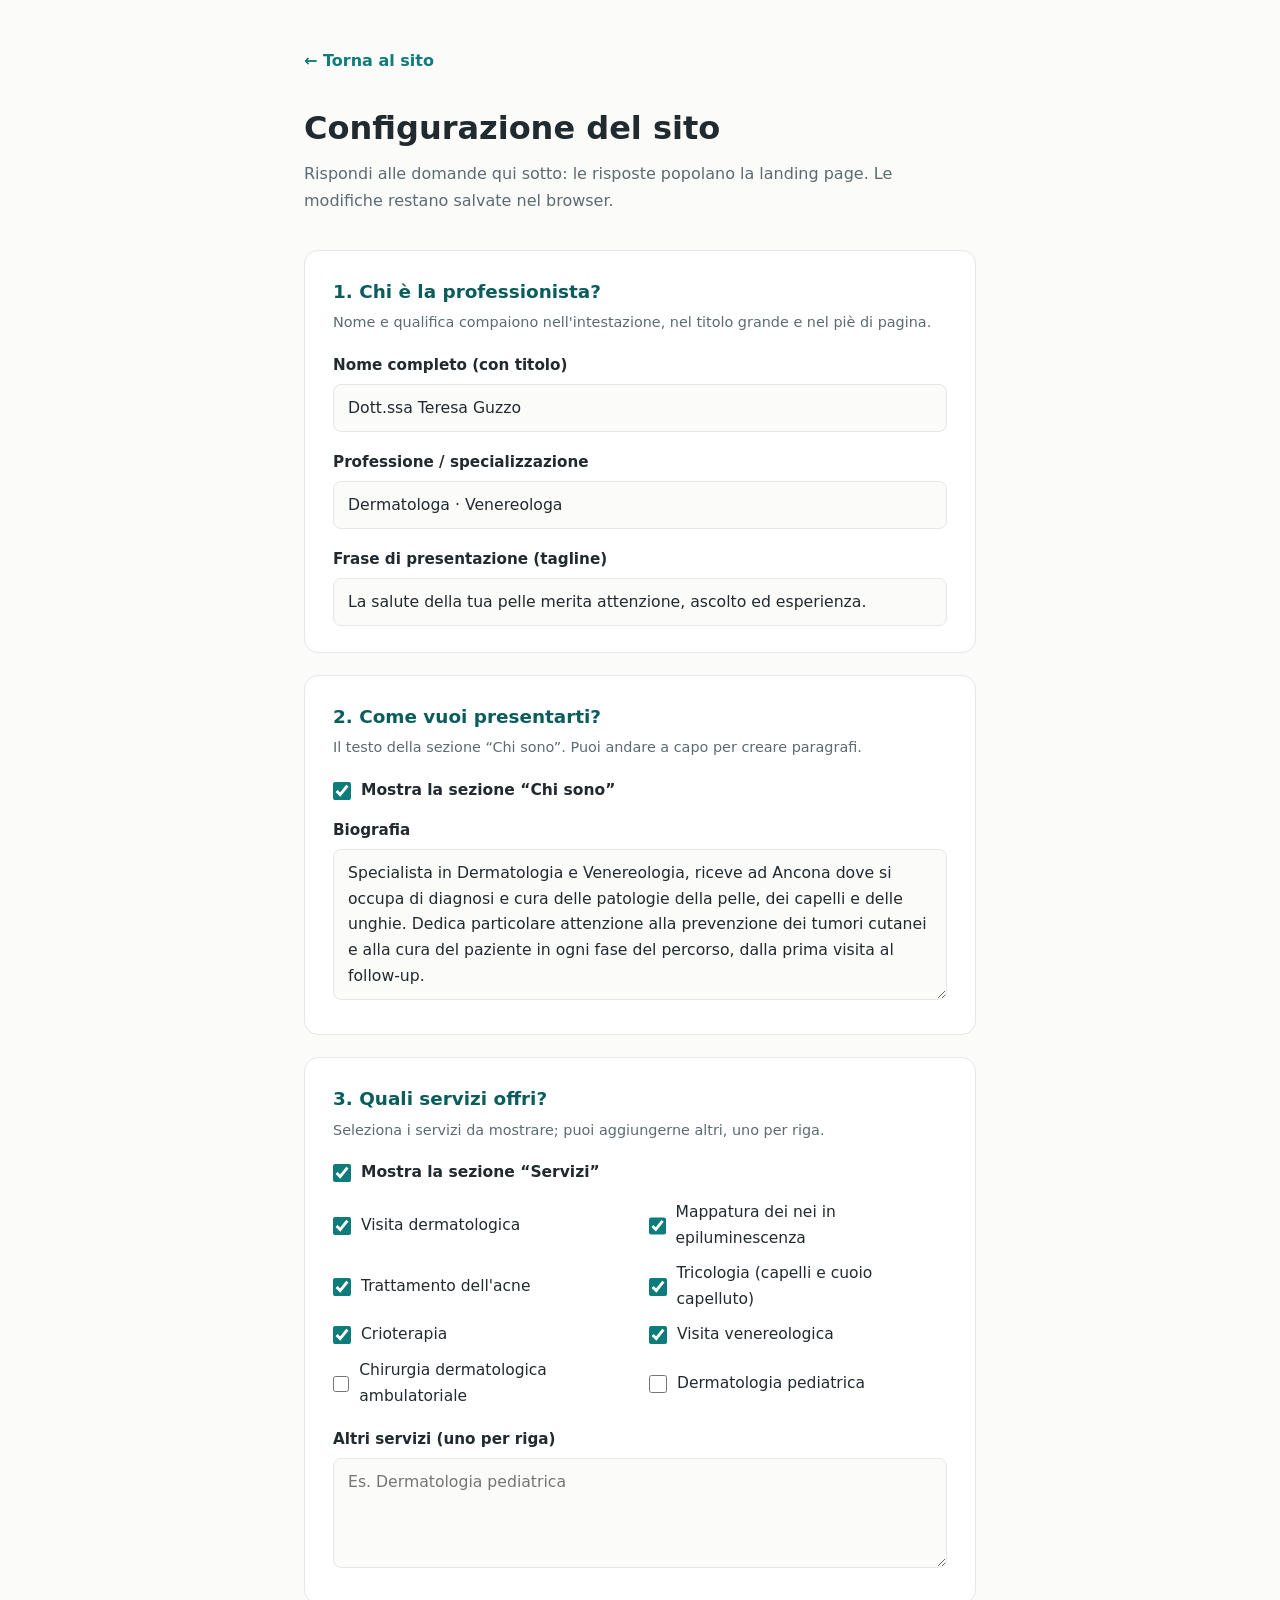
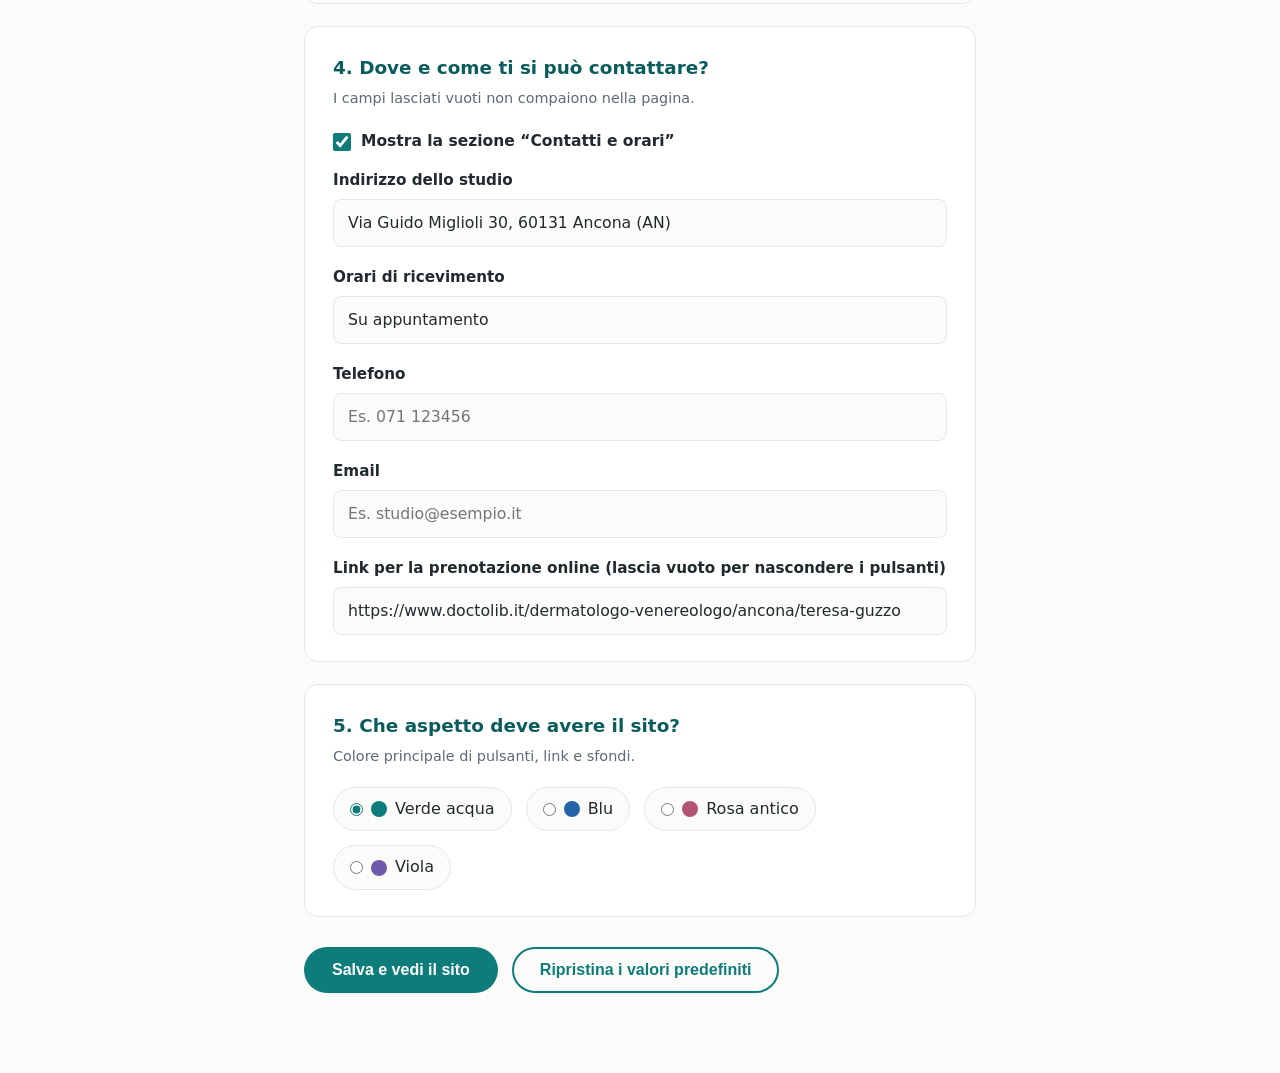
==== configurator.html @ b1984169 "Landing page statica per Dott.ssa Teresa Guzzo con configuratore Due pagine: index.html (landing) e " ====
<!DOCTYPE html>
<html lang="it">
<head>
  <meta charset="UTF-8">
  <meta name="viewport" content="width=device-width, initial-scale=1.0">
  <title>Configurazione del sito</title>
  <link rel="stylesheet" href="style.css">
</head>
<body data-theme="teal">

  <div class="config-page">
    <p class="config-topbar"><a href="index.html">← Torna al sito</a></p>
    <h1>Configurazione del sito</h1>
    <p class="config-intro">Rispondi alle domande qui sotto: le risposte popolano la landing page. Le modifiche restano salvate nel browser.</p>

    <form id="config-form">

      <div class="config-section">
        <h2>1. Chi è la professionista?</h2>
        <p class="hint">Nome e qualifica compaiono nell'intestazione, nel titolo grande e nel piè di pagina.</p>
        <div class="field">
          <label for="f-nome">Nome completo (con titolo)</label>
          <input type="text" id="f-nome" name="nome" required>
        </div>
        <div class="field">
          <label for="f-professione">Professione / specializzazione</label>
          <input type="text" id="f-professione" name="professione" required>
        </div>
        <div class="field">
          <label for="f-tagline">Frase di presentazione (tagline)</label>
          <input type="text" id="f-tagline" name="tagline">
        </div>
      </div>

      <div class="config-section">
        <h2>2. Come vuoi presentarti?</h2>
        <p class="hint">Il testo della sezione “Chi sono”. Puoi andare a capo per creare paragrafi.</p>
        <label class="switch-item">
          <input type="checkbox" id="f-mostra-bio" name="mostraBio">
          Mostra la sezione “Chi sono”
        </label>
        <div class="field">
          <label for="f-bio">Biografia</label>
          <textarea id="f-bio" name="bio" rows="5"></textarea>
        </div>
      </div>

      <div class="config-section">
        <h2>3. Quali servizi offri?</h2>
        <p class="hint">Seleziona i servizi da mostrare; puoi aggiungerne altri, uno per riga.</p>
        <label class="switch-item">
          <input type="checkbox" id="f-mostra-servizi" name="mostraServizi">
          Mostra la sezione “Servizi”
        </label>
        <div class="check-grid" id="servizi-grid">
          <!-- popolato da JS -->
        </div>
        <div class="field">
          <label for="f-servizi-extra">Altri servizi (uno per riga)</label>
          <textarea id="f-servizi-extra" rows="3" placeholder="Es. Dermatologia pediatrica"></textarea>
        </div>
      </div>

      <div class="config-section">
        <h2>4. Dove e come ti si può contattare?</h2>
        <p class="hint">I campi lasciati vuoti non compaiono nella pagina.</p>
        <label class="switch-item">
          <input type="checkbox" id="f-mostra-contatti" name="mostraContatti">
          Mostra la sezione “Contatti e orari”
        </label>
        <div class="field">
          <label for="f-indirizzo">Indirizzo dello studio</label>
          <input type="text" id="f-indirizzo" name="indirizzo">
        </div>
        <div class="field">
          <label for="f-orari">Orari di ricevimento</label>
          <input type="text" id="f-orari" name="orari" placeholder="Es. Lun–Ven 9:00–18:00, su appuntamento">
        </div>
        <div class="field">
          <label for="f-telefono">Telefono</label>
          <input type="tel" id="f-telefono" name="telefono" placeholder="Es. 071 123456">
        </div>
        <div class="field">
          <label for="f-email">Email</label>
          <input type="email" id="f-email" name="email" placeholder="Es. studio@esempio.it">
        </div>
        <div class="field">
          <label for="f-prenotazione">Link per la prenotazione online (lascia vuoto per nascondere i pulsanti)</label>
          <input type="url" id="f-prenotazione" name="linkPrenotazione" placeholder="https://...">
        </div>
      </div>

      <div class="config-section">
        <h2>5. Che aspetto deve avere il sito?</h2>
        <p class="hint">Colore principale di pulsanti, link e sfondi.</p>
        <div class="theme-options" id="theme-options">
          <label class="theme-option">
            <input type="radio" name="tema" value="teal">
            <span class="swatch" style="background:#0e7c7b"></span> Verde acqua
          </label>
          <label class="theme-option">
            <input type="radio" name="tema" value="blu">
            <span class="swatch" style="background:#2563a8"></span> Blu
          </label>
          <label class="theme-option">
            <input type="radio" name="tema" value="rosa">
            <span class="swatch" style="background:#b25471"></span> Rosa antico
          </label>
          <label class="theme-option">
            <input type="radio" name="tema" value="viola">
            <span class="swatch" style="background:#6d5aa8"></span> Viola
          </label>
        </div>
      </div>

      <div class="config-actions">
        <button type="submit" class="btn btn-primary">Salva e vedi il sito</button>
        <button type="button" class="btn btn-outline" id="btn-reset">Ripristina i valori predefiniti</button>
      </div>
      <p class="save-note hidden" id="save-note">Configurazione salvata ✔</p>
    </form>
  </div>

  <script src="config.js"></script>
  <script>
    const SERVIZI_PREDEFINITI = [
      "Visita dermatologica",
      "Mappatura dei nei in epiluminescenza",
      "Trattamento dell'acne",
      "Tricologia (capelli e cuoio capelluto)",
      "Crioterapia",
      "Visita venereologica",
      "Chirurgia dermatologica ambulatoriale",
      "Dermatologia pediatrica"
    ];

    const form = document.getElementById("config-form");
    const serviziGrid = document.getElementById("servizi-grid");

    // Crea le checkbox dei servizi predefiniti
    SERVIZI_PREDEFINITI.forEach((servizio, i) => {
      const label = document.createElement("label");
      label.className = "check-item";
      const input = document.createElement("input");
      input.type = "checkbox";
      input.name = "servizio";
      input.value = servizio;
      input.id = "servizio-" + i;
      label.append(input, document.createTextNode(" " + servizio));
      serviziGrid.appendChild(label);
    });

    // Riempie il form con la configurazione corrente
    function fillForm(config) {
      form.nome.value = config.nome;
      form.professione.value = config.professione;
      form.tagline.value = config.tagline;
      form.bio.value = config.bio;
      form.indirizzo.value = config.indirizzo;
      form.orari.value = config.orari;
      form.telefono.value = config.telefono;
      form.email.value = config.email;
      form.linkPrenotazione.value = config.linkPrenotazione;

      document.getElementById("f-mostra-bio").checked = config.mostraBio;
      document.getElementById("f-mostra-servizi").checked = config.mostraServizi;
      document.getElementById("f-mostra-contatti").checked = config.mostraContatti;

      const extra = [];
      document.querySelectorAll('input[name="servizio"]').forEach(cb => { cb.checked = false; });
      config.servizi.forEach(servizio => {
        const cb = [...document.querySelectorAll('input[name="servizio"]')]
          .find(c => c.value === servizio);
        if (cb) cb.checked = true;
        else extra.push(servizio);
      });
      document.getElementById("f-servizi-extra").value = extra.join("\n");

      const radio = form.querySelector('input[name="tema"][value="' + config.tema + '"]');
      (radio || form.querySelector('input[name="tema"]')).checked = true;
      document.body.dataset.theme = config.tema;
    }

    // Anteprima immediata del tema sul configuratore stesso
    document.getElementById("theme-options").addEventListener("change", e => {
      if (e.target.name === "tema") document.body.dataset.theme = e.target.value;
    });

    // Legge il form e costruisce l'oggetto configurazione
    function readForm() {
      const servizi = [...document.querySelectorAll('input[name="servizio"]:checked')]
        .map(cb => cb.value);
      document.getElementById("f-servizi-extra").value
        .split("\n")
        .map(r => r.trim())
        .filter(Boolean)
        .forEach(s => { if (!servizi.includes(s)) servizi.push(s); });

      return {
        nome: form.nome.value.trim(),
        professione: form.professione.value.trim(),
        tagline: form.tagline.value.trim(),
        bio: form.bio.value.trim(),
        servizi,
        indirizzo: form.indirizzo.value.trim(),
        orari: form.orari.value.trim(),
        telefono: form.telefono.value.trim(),
        email: form.email.value.trim(),
        linkPrenotazione: form.linkPrenotazione.value.trim(),
        tema: form.querySelector('input[name="tema"]:checked').value,
        mostraBio: document.getElementById("f-mostra-bio").checked,
        mostraServizi: document.getElementById("f-mostra-servizi").checked,
        mostraContatti: document.getElementById("f-mostra-contatti").checked
      };
    }

    form.addEventListener("submit", e => {
      e.preventDefault();
      saveConfig(readForm());
      document.getElementById("save-note").classList.remove("hidden");
      window.location.href = "index.html";
    });

    document.getElementById("btn-reset").addEventListener("click", () => {
      if (!confirm("Ripristinare i valori predefiniti? Le modifiche salvate andranno perse.")) return;
      resetConfig();
      fillForm(loadConfig());
      document.getElementById("save-note").classList.add("hidden");
    });

    fillForm(loadConfig());
  </script>
</body>
</html>
---- style.css ----
/* ============ Variabili e temi ============ */

:root {
  --bg: #fbfbf9;
  --surface: #ffffff;
  --text: #212a2e;
  --text-soft: #5b6b71;
  --border: #e4e8e6;
  --radius: 14px;
  --shadow: 0 10px 30px rgba(30, 50, 55, 0.08);
  --maxw: 1060px;
}

body[data-theme="teal"] {
  --accent: #0e7c7b;
  --accent-dark: #0a5d5c;
  --accent-soft: #e3f2f1;
}

body[data-theme="blu"] {
  --accent: #2563a8;
  --accent-dark: #1c4d84;
  --accent-soft: #e4eef8;
}

body[data-theme="rosa"] {
  --accent: #b25471;
  --accent-dark: #92405a;
  --accent-soft: #f8e9ee;
}

body[data-theme="viola"] {
  --accent: #6d5aa8;
  --accent-dark: #564689;
  --accent-soft: #edeaf7;
}

/* ============ Base ============ */

* {
  margin: 0;
  padding: 0;
  box-sizing: border-box;
}

html {
  scroll-behavior: smooth;
}

body {
  font-family: "Segoe UI", system-ui, -apple-system, sans-serif;
  background: var(--bg);
  color: var(--text);
  line-height: 1.65;
}

img {
  max-width: 100%;
}

a {
  color: var(--accent);
}

.container {
  max-width: var(--maxw);
  margin: 0 auto;
  padding: 0 24px;
}

.hidden {
  display: none !important;
}

/* ============ Bottoni ============ */

.btn {
  display: inline-block;
  padding: 12px 26px;
  border-radius: 999px;
  font-size: 1rem;
  font-weight: 600;
  text-decoration: none;
  border: 2px solid transparent;
  cursor: pointer;
  transition: background 0.2s, color 0.2s, border-color 0.2s;
}

.btn-primary {
  background: var(--accent);
  color: #fff;
}

.btn-primary:hover {
  background: var(--accent-dark);
}

.btn-outline {
  background: transparent;
  color: var(--accent);
  border-color: var(--accent);
}

.btn-outline:hover {
  background: var(--accent-soft);
}

/* ============ Header / nav ============ */

.site-header {
  position: sticky;
  top: 0;
  z-index: 10;
  background: rgba(255, 255, 255, 0.92);
  backdrop-filter: blur(8px);
  border-bottom: 1px solid var(--border);
}

.site-header .container {
  display: flex;
  align-items: center;
  justify-content: space-between;
  gap: 16px;
  height: 64px;
}

.brand {
  font-weight: 700;
  font-size: 1.05rem;
  color: var(--text);
  text-decoration: none;
  white-space: nowrap;
}

.brand span {
  color: var(--accent);
}

.site-nav {
  display: flex;
  align-items: center;
  gap: 22px;
}

.site-nav a {
  color: var(--text-soft);
  text-decoration: none;
  font-size: 0.95rem;
  font-weight: 500;
}

.site-nav a:hover {
  color: var(--accent);
}

.site-nav .btn {
  padding: 8px 18px;
  font-size: 0.9rem;
}

/* ============ Hero ============ */

.hero {
  background: linear-gradient(160deg, var(--accent-soft) 0%, var(--bg) 70%);
  padding: 80px 0 70px;
}

.hero .container {
  display: flex;
  align-items: center;
  gap: 48px;
}

.hero-text {
  flex: 1.4;
}

.kicker {
  display: inline-block;
  background: var(--accent-soft);
  color: var(--accent-dark);
  font-size: 0.85rem;
  font-weight: 700;
  letter-spacing: 0.06em;
  text-transform: uppercase;
  padding: 6px 14px;
  border-radius: 999px;
  margin-bottom: 18px;
}

.hero h1 {
  font-size: clamp(2.1rem, 4.5vw, 3.1rem);
  line-height: 1.15;
  margin-bottom: 16px;
}

.hero .tagline {
  font-size: 1.15rem;
  color: var(--text-soft);
  margin-bottom: 30px;
  max-width: 32em;
}

.hero-actions {
  display: flex;
  gap: 14px;
  flex-wrap: wrap;
}

.hero-figure {
  flex: 1;
  display: flex;
  justify-content: center;
}

.avatar {
  width: 220px;
  height: 220px;
  border-radius: 50%;
  background: var(--accent);
  color: #fff;
  display: flex;
  align-items: center;
  justify-content: center;
  font-size: 4rem;
  font-weight: 700;
  letter-spacing: 0.02em;
  box-shadow: var(--shadow);
}

/* ============ Sezioni ============ */

.section {
  padding: 70px 0;
}

.section-alt {
  background: var(--surface);
  border-top: 1px solid var(--border);
  border-bottom: 1px solid var(--border);
}

.section h2 {
  font-size: 1.8rem;
  margin-bottom: 8px;
}

.section .section-sub {
  color: var(--text-soft);
  margin-bottom: 36px;
}

.bio-text {
  font-size: 1.08rem;
  max-width: 46em;
  white-space: pre-line;
}

/* ============ Servizi ============ */

.services-grid {
  display: grid;
  grid-template-columns: repeat(auto-fill, minmax(250px, 1fr));
  gap: 20px;
}

.service-card {
  background: var(--surface);
  border: 1px solid var(--border);
  border-radius: var(--radius);
  padding: 22px 24px;
  display: flex;
  align-items: flex-start;
  gap: 14px;
  box-shadow: 0 3px 12px rgba(30, 50, 55, 0.04);
}

.section-alt .service-card {
  background: var(--bg);
}

.service-card .dot {
  flex-shrink: 0;
  width: 12px;
  height: 12px;
  margin-top: 8px;
  border-radius: 50%;
  background: var(--accent);
}

.service-card p {
  font-weight: 600;
}

/* ============ Contatti ============ */

.contact-grid {
  display: grid;
  grid-template-columns: repeat(auto-fit, minmax(230px, 1fr));
  gap: 20px;
  margin-bottom: 36px;
}

.contact-card {
  background: var(--surface);
  border: 1px solid var(--border);
  border-radius: var(--radius);
  padding: 22px 24px;
}

.contact-card h3 {
  font-size: 0.85rem;
  text-transform: uppercase;
  letter-spacing: 0.06em;
  color: var(--accent-dark);
  margin-bottom: 8px;
}

.contact-card p,
.contact-card a {
  font-size: 1.02rem;
  word-break: break-word;
}

.contact-cta {
  text-align: center;
}

/* ============ Footer ============ */

.site-footer {
  border-top: 1px solid var(--border);
  padding: 28px 0;
  background: var(--surface);
}

.site-footer .container {
  display: flex;
  justify-content: space-between;
  align-items: center;
  gap: 16px;
  flex-wrap: wrap;
  font-size: 0.9rem;
  color: var(--text-soft);
}

.site-footer a {
  color: var(--text-soft);
}

.site-footer a:hover {
  color: var(--accent);
}

/* ============ Configuratore ============ */

.config-page {
  max-width: 720px;
  margin: 0 auto;
  padding: 48px 24px 80px;
}

.config-page > h1 {
  font-size: 2rem;
  margin-bottom: 6px;
}

.config-page > .config-intro {
  color: var(--text-soft);
  margin-bottom: 36px;
}

.config-section {
  background: var(--surface);
  border: 1px solid var(--border);
  border-radius: var(--radius);
  padding: 26px 28px;
  margin-bottom: 22px;
}

.config-section h2 {
  font-size: 1.15rem;
  margin-bottom: 4px;
  color: var(--accent-dark);
}

.config-section .hint {
  font-size: 0.9rem;
  color: var(--text-soft);
  margin-bottom: 18px;
}

.field {
  margin-bottom: 18px;
}

.field:last-child {
  margin-bottom: 0;
}

.field > label {
  display: block;
  font-weight: 600;
  font-size: 0.95rem;
  margin-bottom: 6px;
}

.field input[type="text"],
.field input[type="tel"],
.field input[type="email"],
.field input[type="url"],
.field textarea {
  width: 100%;
  padding: 10px 14px;
  font: inherit;
  font-size: 0.98rem;
  border: 1px solid var(--border);
  border-radius: 8px;
  background: var(--bg);
  color: var(--text);
}

.field input:focus,
.field textarea:focus {
  outline: 2px solid var(--accent);
  outline-offset: 1px;
  border-color: transparent;
}

.field textarea {
  resize: vertical;
  min-height: 110px;
}

.check-grid {
  display: grid;
  grid-template-columns: repeat(auto-fill, minmax(240px, 1fr));
  gap: 10px 18px;
  margin-bottom: 18px;
}

.check-item,
.switch-item {
  display: flex;
  align-items: center;
  gap: 10px;
  font-size: 0.97rem;
  cursor: pointer;
}

.check-item input,
.switch-item input {
  width: 18px;
  height: 18px;
  accent-color: var(--accent);
  cursor: pointer;
}

.switch-item {
  font-weight: 600;
  margin-bottom: 14px;
}

.theme-options {
  display: flex;
  gap: 14px;
  flex-wrap: wrap;
}

.theme-option {
  display: flex;
  align-items: center;
  gap: 8px;
  border: 1px solid var(--border);
  border-radius: 999px;
  padding: 8px 16px;
  cursor: pointer;
  background: var(--bg);
}

.theme-option input {
  accent-color: var(--accent);
}

.theme-option .swatch {
  width: 16px;
  height: 16px;
  border-radius: 50%;
}

.config-actions {
  display: flex;
  gap: 14px;
  flex-wrap: wrap;
  margin-top: 30px;
}

.config-topbar {
  margin-bottom: 28px;
}

.config-topbar a {
  text-decoration: none;
  font-weight: 600;
}

.save-note {
  margin-top: 14px;
  font-size: 0.92rem;
  color: var(--accent-dark);
}

/* ============ Responsive ============ */

@media (max-width: 760px) {
  .hero .container {
    flex-direction: column-reverse;
    text-align: center;
  }

  .hero-actions {
    justify-content: center;
  }

  .avatar {
    width: 160px;
    height: 160px;
    font-size: 3rem;
  }

  .site-nav a:not(.btn) {
    display: none;
  }
}
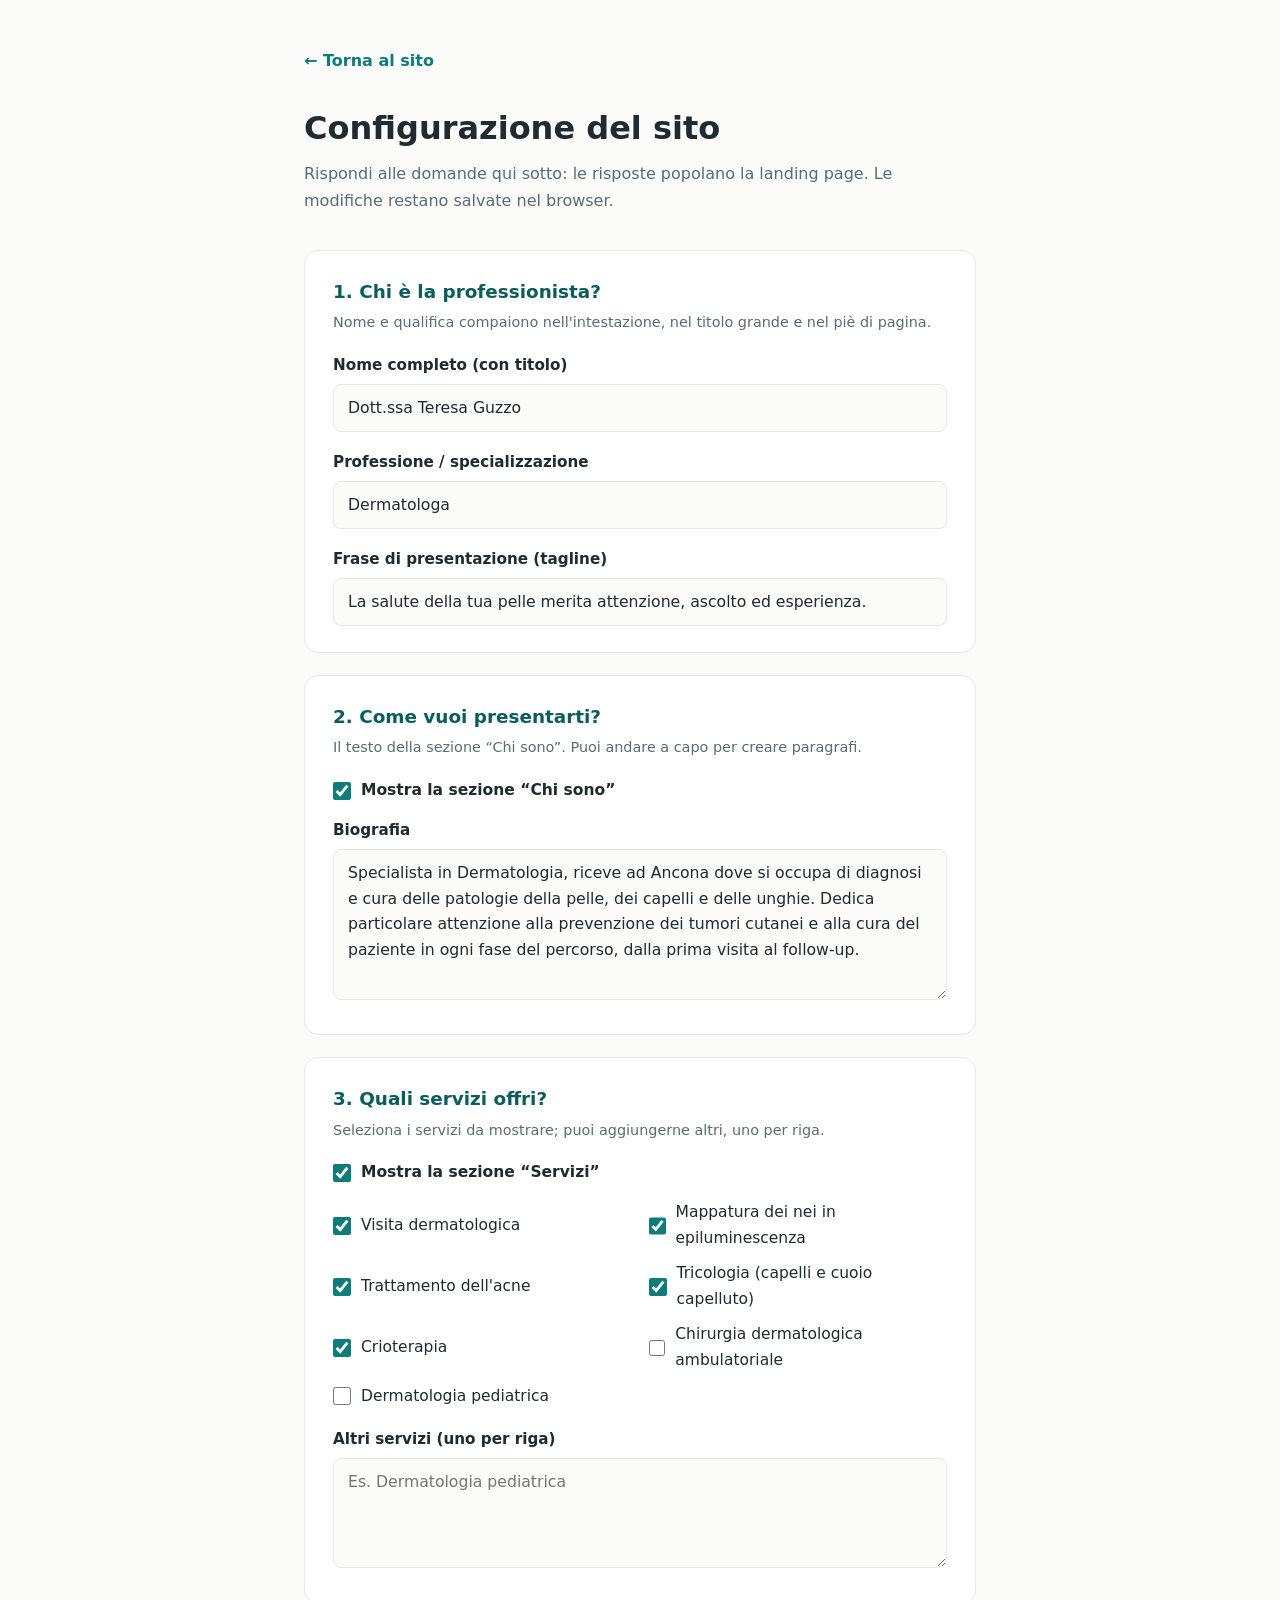
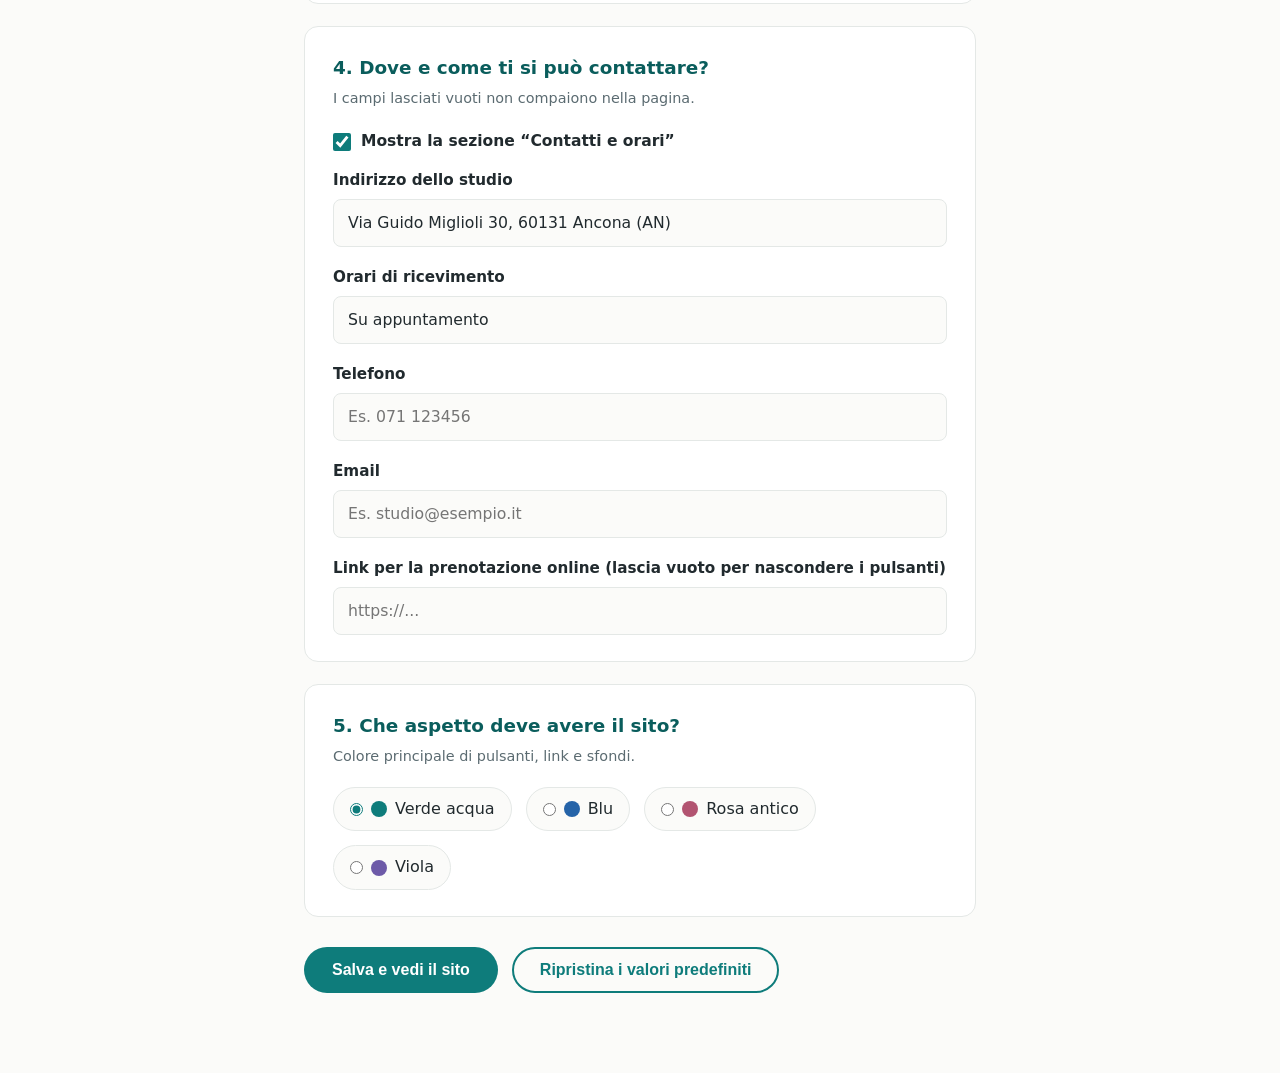
==== commit 6bf65cb5: "Rimuove riferimenti a Doctolib e venereologia, aggiunge versioning config - professione/bio/meta/kic" ====
--- a/configurator.html
+++ b/configurator.html
@@ -123,16 +123,13 @@
 
   <script src="config.js"></script>
   <script>
-    const SERVIZI_PREDEFINITI = [
-      "Visita dermatologica",
-      "Mappatura dei nei in epiluminescenza",
-      "Trattamento dell'acne",
-      "Tricologia (capelli e cuoio capelluto)",
-      "Crioterapia",
-      "Visita venereologica",
+    // Derivata dai servizi predefiniti del sito, più opzioni aggiuntive:
+    // un'unica lista da mantenere (in config.js).
+    const SERVIZI_PREDEFINITI = [...new Set([
+      ...DEFAULT_CONFIG.servizi,
       "Chirurgia dermatologica ambulatoriale",
       "Dermatologia pediatrica"
-    ];
+    ])];
 
     const form = document.getElementById("config-form");
     const serviziGrid = document.getElementById("servizi-grid");
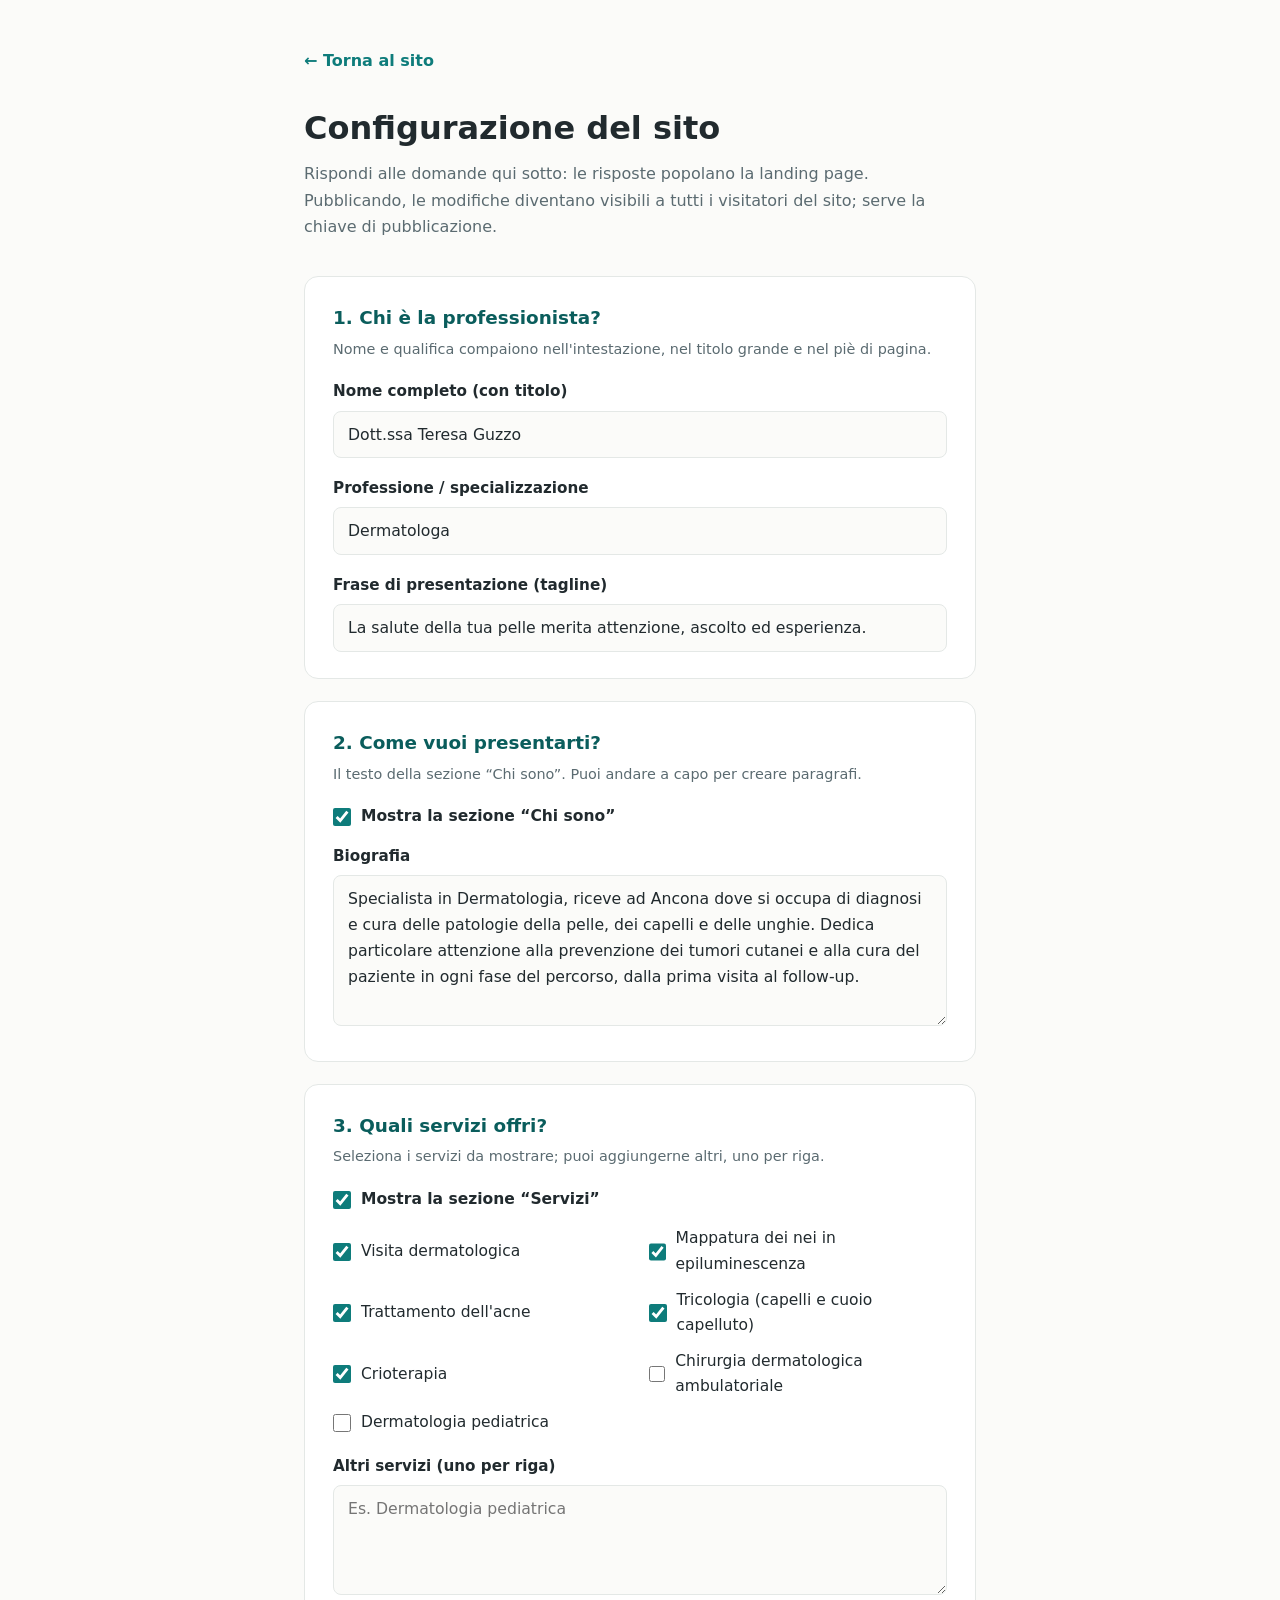
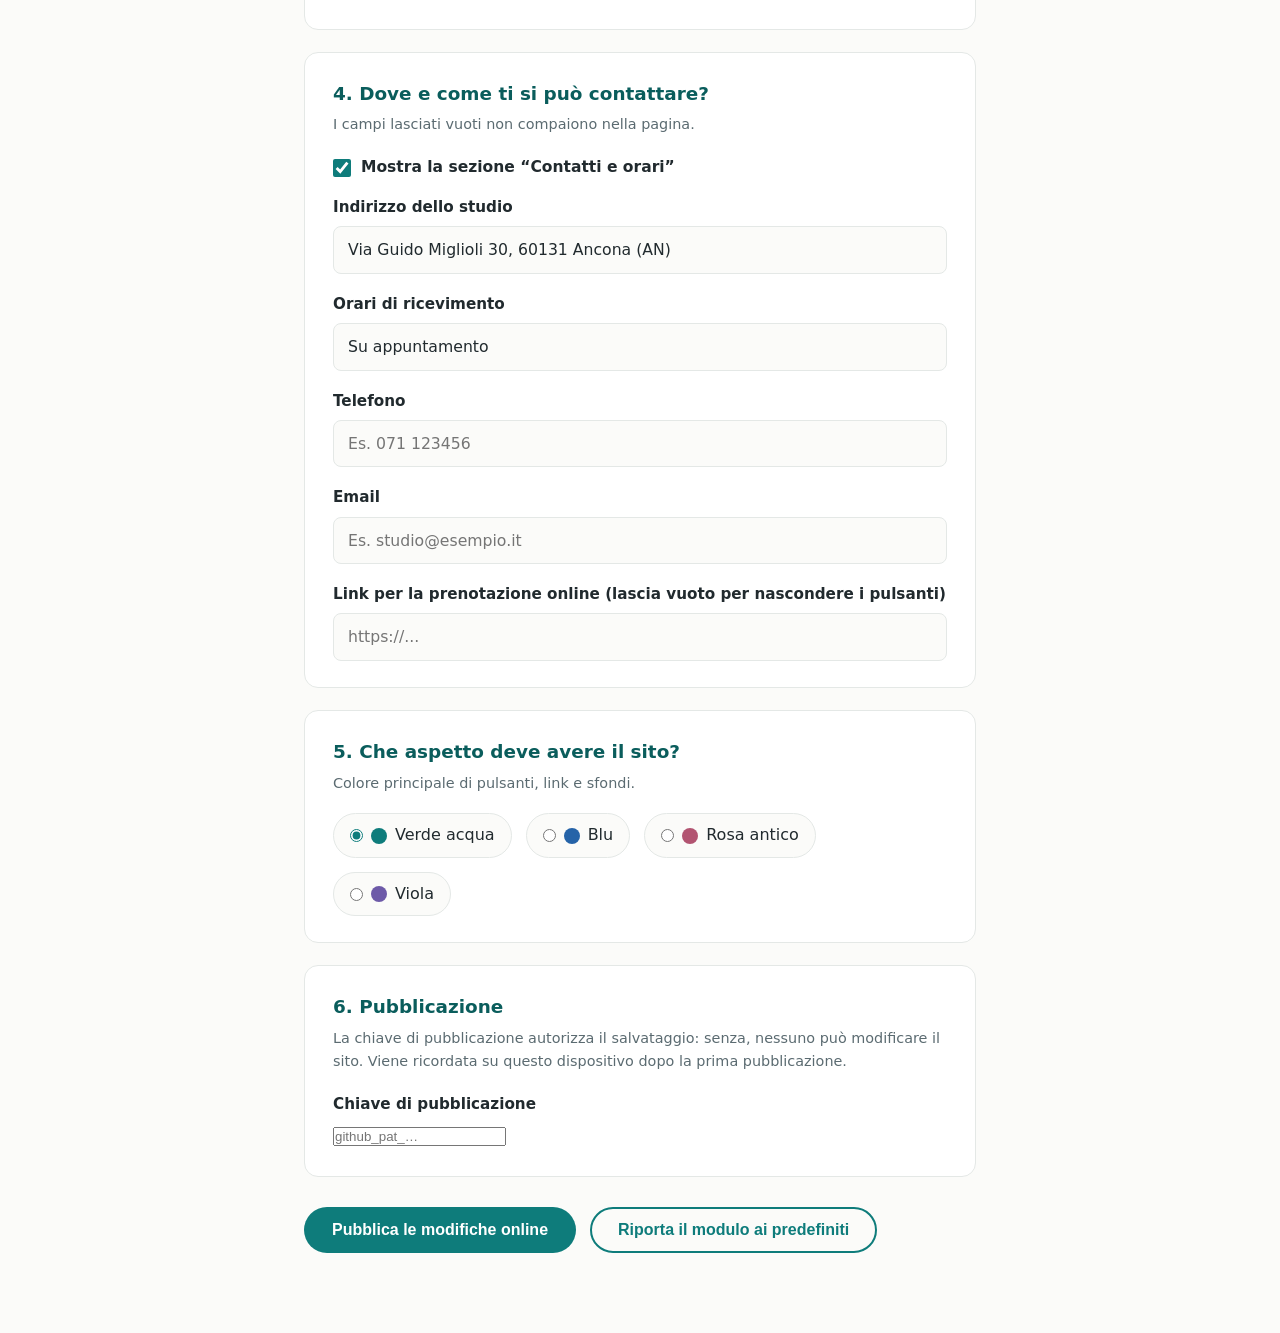
==== commit dec857a8: "Config condivisa via site-config.json committato dal configuratore La configurazione non vive più ne" ====
--- a/configurator.html
+++ b/configurator.html
@@ -3,6 +3,7 @@
 <head>
   <meta charset="UTF-8">
   <meta name="viewport" content="width=device-width, initial-scale=1.0">
+  <meta name="robots" content="noindex, nofollow">
   <title>Configurazione del sito</title>
   <link rel="stylesheet" href="style.css">
 </head>
@@ -11,7 +12,7 @@
   <div class="config-page">
     <p class="config-topbar"><a href="index.html">← Torna al sito</a></p>
     <h1>Configurazione del sito</h1>
-    <p class="config-intro">Rispondi alle domande qui sotto: le risposte popolano la landing page. Le modifiche restano salvate nel browser.</p>
+    <p class="config-intro">Rispondi alle domande qui sotto: le risposte popolano la landing page. Pubblicando, le modifiche diventano visibili a tutti i visitatori del sito; serve la chiave di pubblicazione.</p>
 
     <form id="config-form">
 
@@ -113,11 +114,20 @@
         </div>
       </div>
 
+      <div class="config-section">
+        <h2>6. Pubblicazione</h2>
+        <p class="hint">La chiave di pubblicazione autorizza il salvataggio: senza, nessuno può modificare il sito. Viene ricordata su questo dispositivo dopo la prima pubblicazione.</p>
+        <div class="field">
+          <label for="f-token">Chiave di pubblicazione</label>
+          <input type="password" id="f-token" autocomplete="current-password" placeholder="github_pat_…">
+        </div>
+      </div>
+
       <div class="config-actions">
-        <button type="submit" class="btn btn-primary">Salva e vedi il sito</button>
-        <button type="button" class="btn btn-outline" id="btn-reset">Ripristina i valori predefiniti</button>
-      </div>
-      <p class="save-note hidden" id="save-note">Configurazione salvata ✔</p>
+        <button type="submit" class="btn btn-primary" id="btn-publish">Pubblica le modifiche online</button>
+        <button type="button" class="btn btn-outline" id="btn-reset">Riporta il modulo ai predefiniti</button>
+      </div>
+      <p class="save-note hidden" id="publish-status"></p>
     </form>
   </div>
 
@@ -211,21 +221,86 @@
       };
     }
 
-    form.addEventListener("submit", e => {
+    // ---- Pubblicazione: committa site-config.json nel repository ----
+    // La landing legge quel file, quindi le modifiche valgono per tutti.
+
+    const REPO = "S1082351/sito-teresa-guzzo";
+    const TOKEN_KEY = "sito-chiave-pubblicazione";
+    const statusEl = document.getElementById("publish-status");
+    const publishBtn = document.getElementById("btn-publish");
+
+    function setStatus(text, isError) {
+      statusEl.textContent = text;
+      statusEl.classList.toggle("hidden", !text);
+      statusEl.classList.toggle("error", Boolean(isError));
+    }
+
+    function toBase64(text) {
+      let bin = "";
+      new TextEncoder().encode(text).forEach(b => { bin += String.fromCharCode(b); });
+      return btoa(bin);
+    }
+
+    async function publish(config, token) {
+      const url = "https://api.github.com/repos/" + REPO + "/contents/" + CONFIG_URL;
+      const headers = {
+        "Authorization": "Bearer " + token,
+        "Accept": "application/vnd.github+json"
+      };
+      const current = await fetch(url, { headers });
+      if (current.status === 401) throw new Error("Chiave di pubblicazione non valida.");
+      if (current.status === 403 || current.status === 404) throw new Error("La chiave non ha accesso a questo sito: controlla che sia quella giusta e non scaduta.");
+      if (!current.ok) throw new Error("Errore nel leggere la configurazione attuale (HTTP " + current.status + ").");
+      const sha = (await current.json()).sha;
+
+      const put = await fetch(url, {
+        method: "PUT",
+        headers,
+        body: JSON.stringify({
+          message: "Aggiorna contenuti del sito dal configuratore",
+          content: toBase64(JSON.stringify(config, null, 2) + "\n"),
+          sha,
+          branch: "main"
+        })
+      });
+      if (!put.ok) {
+        const err = await put.json().catch(() => ({}));
+        throw new Error("Pubblicazione fallita: " + (err.message || "HTTP " + put.status));
+      }
+    }
+
+    form.addEventListener("submit", async e => {
       e.preventDefault();
-      saveConfig(readForm());
-      document.getElementById("save-note").classList.remove("hidden");
-      window.location.href = "index.html";
+      const token = document.getElementById("f-token").value.trim();
+      if (!token) {
+        setStatus("Inserisci la chiave di pubblicazione per salvare le modifiche.", true);
+        return;
+      }
+      publishBtn.disabled = true;
+      setStatus("Pubblicazione in corso…", false);
+      try {
+        const config = readForm();
+        config.version = CONFIG_VERSION;
+        await publish(config, token);
+        localStorage.setItem(TOKEN_KEY, token);
+        setStatus("Pubblicato ✔ Il sito si aggiorna entro un paio di minuti.", false);
+      } catch (err) {
+        setStatus(err.message, true);
+      } finally {
+        publishBtn.disabled = false;
+      }
     });
 
     document.getElementById("btn-reset").addEventListener("click", () => {
-      if (!confirm("Ripristinare i valori predefiniti? Le modifiche salvate andranno perse.")) return;
-      resetConfig();
-      fillForm(loadConfig());
-      document.getElementById("save-note").classList.add("hidden");
+      if (!confirm("Sostituire i valori del modulo con quelli predefiniti? Niente viene pubblicato finché non premi Pubblica.")) return;
+      fillForm({ ...DEFAULT_CONFIG });
+      setStatus("", false);
     });
 
-    fillForm(loadConfig());
+    (async () => {
+      fillForm(await loadConfig());
+      document.getElementById("f-token").value = localStorage.getItem(TOKEN_KEY) || "";
+    })();
   </script>
 </body>
 </html>
--- a/style.css
+++ b/style.css
@@ -510,6 +510,10 @@
   color: var(--accent-dark);
 }
 
+.save-note.error {
+  color: #b3261e;
+}
+
 /* ============ Responsive ============ */
 
 @media (max-width: 760px) {
